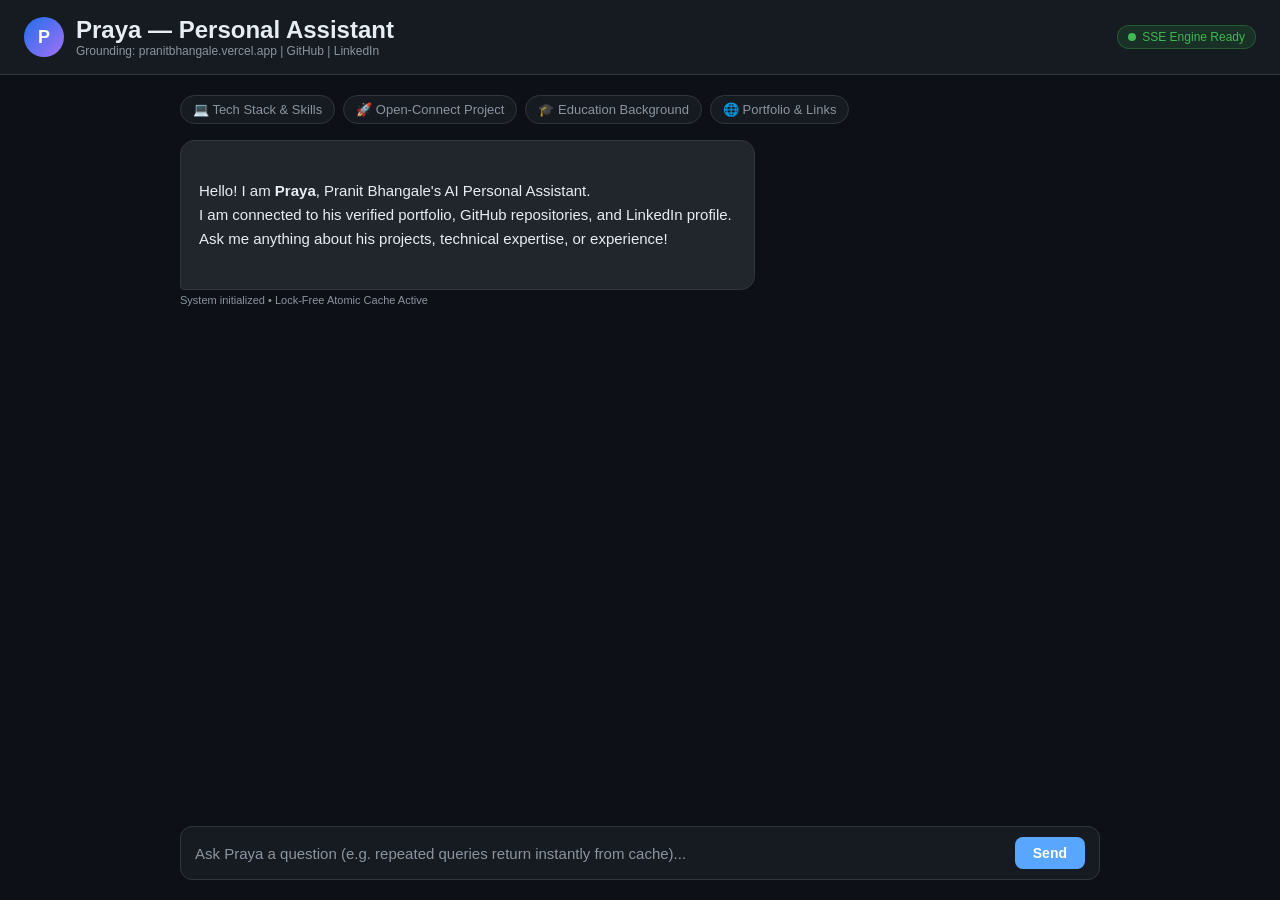
==== praya-agent/src/main/resources/static/index.html @ a8c0dfdd "added llm service and cache implementation" ====
<!DOCTYPE html>
<html lang="en">
<head>
    <meta charset="UTF-8">
    <meta name="viewport" content="width=device-width, initial-scale=1.0">
    <title>Praya — Pranit's AI Personal Assistant (SSE Test Client)</title>
    <style>
        :root {
            --bg-color: #0d1117;
            --panel-bg: #161b22;
            --border-color: #30363d;
            --text-primary: #e6edf3;
            --text-secondary: #8b949e;
            --accent-color: #58a6ff;
            --accent-hover: #1f6feb;
            --user-bubble: #1f6feb;
            --agent-bubble: #21262d;
            --tool-started: #d29922;
            --tool-completed: #238636;
            --badge-bg: rgba(88, 166, 255, 0.15);
        }

        * {
            box-sizing: border-box;
            margin: 0;
            padding: 0;
        }

        body {
            font-family: -apple-system, BlinkMacSystemFont, "Segoe UI", Roboto, Helvetica, Arial, sans-serif;
            background-color: var(--bg-color);
            color: var(--text-primary);
            height: 100vh;
            display: flex;
            flex-direction: column;
        }

        header {
            background-color: var(--panel-bg);
            border-bottom: 1px solid var(--border-color);
            padding: 16px 24px;
            display: flex;
            align-items: center;
            justify-content: space-between;
        }

        .header-title {
            display: flex;
            align-items: center;
            gap: 12px;
        }

        .avatar {
            width: 40px;
            height: 40px;
            border-radius: 50%;
            background: linear-gradient(135deg, #1f6feb, #a371f7);
            display: flex;
            align-items: center;
            justify-content: center;
            font-weight: bold;
            font-size: 18px;
            color: #fff;
        }

        .status-badge {
            font-size: 12px;
            padding: 4px 10px;
            border-radius: 12px;
            background-color: rgba(35, 134, 54, 0.2);
            color: #3fb950;
            border: 1px solid rgba(59, 185, 80, 0.3);
            display: flex;
            align-items: center;
            gap: 6px;
        }

        .status-dot {
            width: 8px;
            height: 8px;
            border-radius: 50%;
            background-color: #3fb950;
        }

        main {
            flex: 1;
            display: flex;
            flex-direction: column;
            max-width: 960px;
            width: 100%;
            margin: 0 auto;
            padding: 20px;
            overflow: hidden;
        }

        .quick-prompts {
            display: flex;
            gap: 8px;
            flex-wrap: wrap;
            margin-bottom: 16px;
        }

        .chip {
            background-color: var(--panel-bg);
            border: 1px solid var(--border-color);
            color: var(--text-secondary);
            padding: 6px 12px;
            border-radius: 16px;
            font-size: 13px;
            cursor: pointer;
            transition: all 0.2s ease;
        }

        .chip:hover {
            border-color: var(--accent-color);
            color: var(--text-primary);
            background-color: var(--badge-bg);
        }

        .chat-container {
            flex: 1;
            overflow-y: auto;
            padding-right: 8px;
            display: flex;
            flex-direction: column;
            gap: 16px;
        }

        .message-row {
            display: flex;
            flex-direction: column;
            max-width: 85%;
            animation: fadeIn 0.25s ease-in;
        }

        .message-row.user {
            align-self: flex-end;
        }

        .message-row.agent {
            align-self: flex-start;
        }

        .bubble {
            padding: 14px 18px;
            border-radius: 14px;
            font-size: 15px;
            line-height: 1.6;
            word-break: break-word;
            white-space: pre-wrap;
        }

        .message-row.user .bubble {
            background-color: var(--user-bubble);
            color: #ffffff;
            border-bottom-right-radius: 4px;
        }

        .message-row.agent .bubble {
            background-color: var(--agent-bubble);
            border: 1px solid var(--border-color);
            color: var(--text-primary);
            border-bottom-left-radius: 4px;
        }

        .tools-section {
            display: flex;
            flex-direction: column;
            gap: 6px;
            margin-bottom: 8px;
        }

        .tool-badge {
            display: inline-flex;
            align-items: center;
            gap: 6px;
            font-size: 12px;
            padding: 4px 10px;
            border-radius: 6px;
            width: fit-content;
            font-family: monospace;
        }

        .tool-badge.started {
            background-color: rgba(210, 153, 34, 0.15);
            color: var(--tool-started);
            border: 1px solid rgba(210, 153, 34, 0.4);
        }

        .tool-badge.completed {
            background-color: rgba(35, 134, 54, 0.15);
            color: var(--tool-completed);
            border: 1px solid rgba(35, 134, 54, 0.4);
        }

        .meta-info {
            font-size: 11px;
            color: var(--text-secondary);
            margin-top: 4px;
            display: flex;
            align-items: center;
            gap: 8px;
        }

        .cursor {
            display: inline-block;
            width: 8px;
            height: 16px;
            background-color: var(--accent-color);
            margin-left: 2px;
            vertical-align: text-bottom;
            animation: blink 0.8s infinite;
        }

        @keyframes blink {
            0%, 50% { opacity: 1; }
            51%, 100% { opacity: 0; }
        }

        @keyframes fadeIn {
            from { opacity: 0; transform: translateY(6px); }
            to { opacity: 1; transform: translateY(0); }
        }

        .input-bar {
            margin-top: 16px;
            background-color: var(--panel-bg);
            border: 1px solid var(--border-color);
            border-radius: 12px;
            padding: 10px 14px;
            display: flex;
            align-items: center;
            gap: 10px;
        }

        .input-bar input {
            flex: 1;
            background: transparent;
            border: none;
            outline: none;
            color: var(--text-primary);
            font-size: 15px;
        }

        .input-bar input::placeholder {
            color: var(--text-secondary);
        }

        .btn-send {
            background-color: var(--accent-color);
            color: #fff;
            border: none;
            border-radius: 8px;
            padding: 8px 18px;
            font-size: 14px;
            font-weight: 600;
            cursor: pointer;
            transition: background 0.2s ease;
        }

        .btn-send:hover:not(:disabled) {
            background-color: var(--accent-hover);
        }

        .btn-send:disabled {
            opacity: 0.5;
            cursor: not-allowed;
        }
    </style>
</head>
<body>

<header>
    <div class="header-title">
        <div class="avatar">P</div>
        <div>
            <h2>Praya — Personal Assistant</h2>
            <p style="font-size: 12px; color: var(--text-secondary);">Grounding: pranitbhangale.vercel.app | GitHub | LinkedIn</p>
        </div>
    </div>
    <div class="status-badge">
        <span class="status-dot"></span>
        <span id="systemStatus">SSE Engine Ready</span>
    </div>
</header>

<main>
    <div class="quick-prompts">
        <span class="chip" onclick="fillPrompt('What is Pranit\\'s primary tech stack and skills?')">💻 Tech Stack & Skills</span>
        <span class="chip" onclick="fillPrompt('Tell me about Pranit\\'s Open-Connect real-time chat engine project.')">🚀 Open-Connect Project</span>
        <span class="chip" onclick="fillPrompt('Where did Pranit graduate and what is his education background?')">🎓 Education Background</span>
        <span class="chip" onclick="fillPrompt('What are his portfolio, GitHub, and contact links?')">🌐 Portfolio & Links</span>
    </div>

    <div class="chat-container" id="chatContainer">
        <div class="message-row agent">
            <div class="bubble">
Hello! I am <strong>Praya</strong>, Pranit Bhangale's AI Personal Assistant. 
I am connected to his verified portfolio, GitHub repositories, and LinkedIn profile. 
Ask me anything about his projects, technical expertise, or experience!
            </div>
            <div class="meta-info">System initialized • Lock-Free Atomic Cache Active</div>
        </div>
    </div>

    <form class="input-bar" id="chatForm" onsubmit="sendMessage(event)">
        <input 
            type="text" 
            id="promptInput" 
            placeholder="Ask Praya a question (e.g. repeated queries return instantly from cache)..." 
            autocomplete="off" 
            required 
        />
        <button type="submit" class="btn-send" id="sendBtn">Send</button>
    </form>
</main>

<script>
    const chatContainer = document.getElementById('chatContainer');
    const promptInput = document.getElementById('promptInput');
    const sendBtn = document.getElementById('sendBtn');
    const systemStatus = document.getElementById('systemStatus');
    const conversationId = 'praya-session-' + Math.random().toString(36).substring(2, 9);

    function fillPrompt(text) {
        promptInput.value = text;
        promptInput.focus();
    }

    function scrollToBottom() {
        chatContainer.scrollTop = chatContainer.scrollHeight;
    }

    async function sendMessage(e) {
        e.preventDefault();
        const prompt = promptInput.value.trim();
        if (!prompt) return;

        // 1. Render User Message
        appendMessage('user', prompt);
        promptInput.value = '';
        promptInput.disabled = true;
        sendBtn.disabled = true;
        systemStatus.textContent = 'Streaming...';

        // 2. Prepare Agent Response Container
        const { row, bubble, toolsContainer, metaInfo } = createAgentMessageContainer();
        const startTime = performance.now();
        let tokenCount = 0;

        const cursor = document.createElement('span');
        cursor.className = 'cursor';
        bubble.appendChild(cursor);

        try {
            const response = await fetch('/api/agent/chat', {
                method: 'POST',
                headers: {
                    'Content-Type': 'application/json',
                    'Accept': 'text/event-stream',
                    'X-API-Version': 'v1'
                },
                body: JSON.stringify({
                    prompt: prompt,
                    conversationId: conversationId
                })
            });

            if (!response.ok) {
                throw new Error(`HTTP Error: ${response.status} ${response.statusText}`);
            }

            const reader = response.body.getReader();
            const decoder = new TextDecoder('utf-8');
            let buffer = '';

            while (true) {
                const { done, value } = await reader.read();
                if (done) break;

                buffer += decoder.decode(value, { stream: true });
                const lines = buffer.split('\n');
                buffer = lines.pop(); // keep last incomplete line in buffer

                let currentEvent = 'message';

                for (const line of lines) {
                    const trimmed = line.trim();
                    if (trimmed.startsWith('event:')) {
                        currentEvent = trimmed.substring(6).trim();
                    } else if (trimmed.startsWith('data:')) {
                        const rawData = line.substring(line.indexOf(':') + 1).trim();
                        handleSseEvent(currentEvent, rawData, bubble, cursor, toolsContainer);
                        tokenCount++;
                    }
                }
                scrollToBottom();
            }

        } catch (err) {
            bubble.textContent += `\n[Stream Error: ${err.message}]`;
            bubble.style.color = '#f85149';
        } finally {
            if (cursor.parentNode) cursor.remove();
            const durationMs = Math.round(performance.now() - startTime);
            const isCached = durationMs < 50; // Sub-50ms means cache hit!
            metaInfo.textContent = `Completed in ${durationMs}ms ${isCached ? '⚡ (Atomic Cache Hit)' : '🤖 (LLM Live Stream)'}`;

            promptInput.disabled = false;
            sendBtn.disabled = false;
            promptInput.focus();
            systemStatus.textContent = 'SSE Engine Ready';
            scrollToBottom();
        }
    }

    function handleSseEvent(event, data, bubble, cursor, toolsContainer) {
        if (event === 'token') {
            try {
                // If token is JSON encoded (e.g. "\"word\""), parse it to preserve whitespace
                const parsed = JSON.parse(data);
                cursor.insertAdjacentText('beforebegin', parsed);
            } catch {
                cursor.insertAdjacentText('beforebegin', data);
            }
        } else if (event === 'tool') {
            try {
                const toolEvent = JSON.parse(data);
                const badge = document.createElement('div');
                badge.className = `tool-badge ${toolEvent.phase.toLowerCase()}`;
                const icon = toolEvent.phase === 'STARTED' ? '⏳' : '✅';
                badge.textContent = `${icon} Tool: ${toolEvent.name} [${toolEvent.phase}]`;
                toolsContainer.appendChild(badge);
            } catch {
                console.warn('Could not parse tool event data:', data);
            }
        } else if (event === 'error') {
            bubble.textContent += `\n[Error: ${data}]`;
            bubble.style.color = '#f85149';
        }
    }

    function appendMessage(sender, text) {
        const row = document.createElement('div');
        row.className = `message-row ${sender}`;
        const bubble = document.createElement('div');
        bubble.className = 'bubble';
        bubble.textContent = text;
        row.appendChild(bubble);
        chatContainer.appendChild(row);
        scrollToBottom();
    }

    function createAgentMessageContainer() {
        const row = document.createElement('div');
        row.className = 'message-row agent';

        const toolsContainer = document.createElement('div');
        toolsContainer.className = 'tools-section';

        const bubble = document.createElement('div');
        bubble.className = 'bubble';

        const metaInfo = document.createElement('div');
        metaInfo.className = 'meta-info';
        metaInfo.textContent = 'Streaming response...';

        row.appendChild(toolsContainer);
        row.appendChild(bubble);
        row.appendChild(metaInfo);
        chatContainer.appendChild(row);
        scrollToBottom();

        return { row, bubble, toolsContainer, metaInfo };
    }
</script>
</body>
</html>
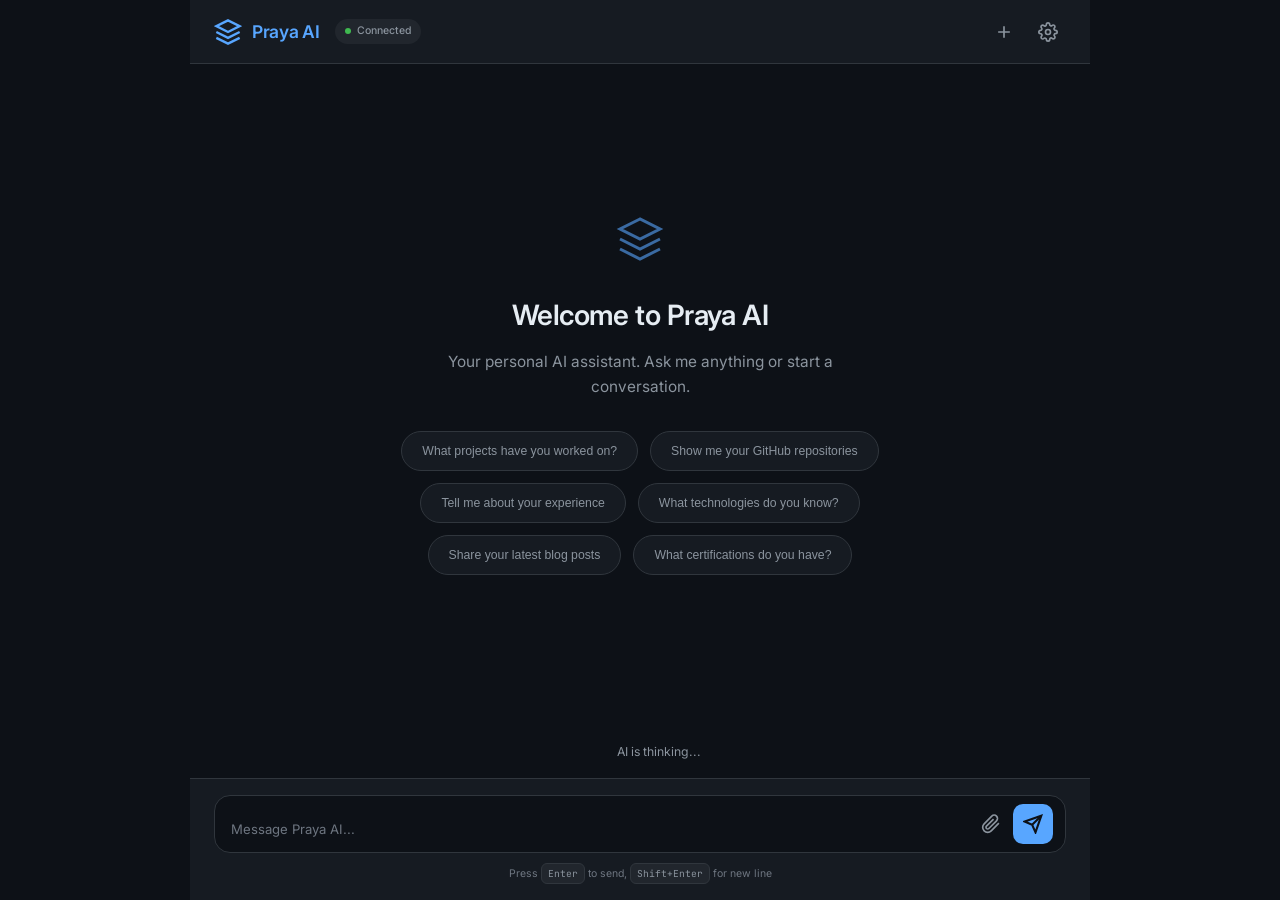
==== commit 3f9833a0: "added guardinal fix and added static html page" ====
--- a/praya-agent/src/main/resources/static/index.html
+++ b/praya-agent/src/main/resources/static/index.html
@@ -3,476 +3,118 @@
 <head>
     <meta charset="UTF-8">
     <meta name="viewport" content="width=device-width, initial-scale=1.0">
-    <title>Praya — Pranit's AI Personal Assistant (SSE Test Client)</title>
-    <style>
-        :root {
-            --bg-color: #0d1117;
-            --panel-bg: #161b22;
-            --border-color: #30363d;
-            --text-primary: #e6edf3;
-            --text-secondary: #8b949e;
-            --accent-color: #58a6ff;
-            --accent-hover: #1f6feb;
-            --user-bubble: #1f6feb;
-            --agent-bubble: #21262d;
-            --tool-started: #d29922;
-            --tool-completed: #238636;
-            --badge-bg: rgba(88, 166, 255, 0.15);
-        }
-
-        * {
-            box-sizing: border-box;
-            margin: 0;
-            padding: 0;
-        }
-
-        body {
-            font-family: -apple-system, BlinkMacSystemFont, "Segoe UI", Roboto, Helvetica, Arial, sans-serif;
-            background-color: var(--bg-color);
-            color: var(--text-primary);
-            height: 100vh;
-            display: flex;
-            flex-direction: column;
-        }
-
-        header {
-            background-color: var(--panel-bg);
-            border-bottom: 1px solid var(--border-color);
-            padding: 16px 24px;
-            display: flex;
-            align-items: center;
-            justify-content: space-between;
-        }
-
-        .header-title {
-            display: flex;
-            align-items: center;
-            gap: 12px;
-        }
-
-        .avatar {
-            width: 40px;
-            height: 40px;
-            border-radius: 50%;
-            background: linear-gradient(135deg, #1f6feb, #a371f7);
-            display: flex;
-            align-items: center;
-            justify-content: center;
-            font-weight: bold;
-            font-size: 18px;
-            color: #fff;
-        }
-
-        .status-badge {
-            font-size: 12px;
-            padding: 4px 10px;
-            border-radius: 12px;
-            background-color: rgba(35, 134, 54, 0.2);
-            color: #3fb950;
-            border: 1px solid rgba(59, 185, 80, 0.3);
-            display: flex;
-            align-items: center;
-            gap: 6px;
-        }
-
-        .status-dot {
-            width: 8px;
-            height: 8px;
-            border-radius: 50%;
-            background-color: #3fb950;
-        }
-
-        main {
-            flex: 1;
-            display: flex;
-            flex-direction: column;
-            max-width: 960px;
-            width: 100%;
-            margin: 0 auto;
-            padding: 20px;
-            overflow: hidden;
-        }
-
-        .quick-prompts {
-            display: flex;
-            gap: 8px;
-            flex-wrap: wrap;
-            margin-bottom: 16px;
-        }
-
-        .chip {
-            background-color: var(--panel-bg);
-            border: 1px solid var(--border-color);
-            color: var(--text-secondary);
-            padding: 6px 12px;
-            border-radius: 16px;
-            font-size: 13px;
-            cursor: pointer;
-            transition: all 0.2s ease;
-        }
-
-        .chip:hover {
-            border-color: var(--accent-color);
-            color: var(--text-primary);
-            background-color: var(--badge-bg);
-        }
-
-        .chat-container {
-            flex: 1;
-            overflow-y: auto;
-            padding-right: 8px;
-            display: flex;
-            flex-direction: column;
-            gap: 16px;
-        }
-
-        .message-row {
-            display: flex;
-            flex-direction: column;
-            max-width: 85%;
-            animation: fadeIn 0.25s ease-in;
-        }
-
-        .message-row.user {
-            align-self: flex-end;
-        }
-
-        .message-row.agent {
-            align-self: flex-start;
-        }
-
-        .bubble {
-            padding: 14px 18px;
-            border-radius: 14px;
-            font-size: 15px;
-            line-height: 1.6;
-            word-break: break-word;
-            white-space: pre-wrap;
-        }
-
-        .message-row.user .bubble {
-            background-color: var(--user-bubble);
-            color: #ffffff;
-            border-bottom-right-radius: 4px;
-        }
-
-        .message-row.agent .bubble {
-            background-color: var(--agent-bubble);
-            border: 1px solid var(--border-color);
-            color: var(--text-primary);
-            border-bottom-left-radius: 4px;
-        }
-
-        .tools-section {
-            display: flex;
-            flex-direction: column;
-            gap: 6px;
-            margin-bottom: 8px;
-        }
-
-        .tool-badge {
-            display: inline-flex;
-            align-items: center;
-            gap: 6px;
-            font-size: 12px;
-            padding: 4px 10px;
-            border-radius: 6px;
-            width: fit-content;
-            font-family: monospace;
-        }
-
-        .tool-badge.started {
-            background-color: rgba(210, 153, 34, 0.15);
-            color: var(--tool-started);
-            border: 1px solid rgba(210, 153, 34, 0.4);
-        }
-
-        .tool-badge.completed {
-            background-color: rgba(35, 134, 54, 0.15);
-            color: var(--tool-completed);
-            border: 1px solid rgba(35, 134, 54, 0.4);
-        }
-
-        .meta-info {
-            font-size: 11px;
-            color: var(--text-secondary);
-            margin-top: 4px;
-            display: flex;
-            align-items: center;
-            gap: 8px;
-        }
-
-        .cursor {
-            display: inline-block;
-            width: 8px;
-            height: 16px;
-            background-color: var(--accent-color);
-            margin-left: 2px;
-            vertical-align: text-bottom;
-            animation: blink 0.8s infinite;
-        }
-
-        @keyframes blink {
-            0%, 50% { opacity: 1; }
-            51%, 100% { opacity: 0; }
-        }
-
-        @keyframes fadeIn {
-            from { opacity: 0; transform: translateY(6px); }
-            to { opacity: 1; transform: translateY(0); }
-        }
-
-        .input-bar {
-            margin-top: 16px;
-            background-color: var(--panel-bg);
-            border: 1px solid var(--border-color);
-            border-radius: 12px;
-            padding: 10px 14px;
-            display: flex;
-            align-items: center;
-            gap: 10px;
-        }
-
-        .input-bar input {
-            flex: 1;
-            background: transparent;
-            border: none;
-            outline: none;
-            color: var(--text-primary);
-            font-size: 15px;
-        }
-
-        .input-bar input::placeholder {
-            color: var(--text-secondary);
-        }
-
-        .btn-send {
-            background-color: var(--accent-color);
-            color: #fff;
-            border: none;
-            border-radius: 8px;
-            padding: 8px 18px;
-            font-size: 14px;
-            font-weight: 600;
-            cursor: pointer;
-            transition: background 0.2s ease;
-        }
-
-        .btn-send:hover:not(:disabled) {
-            background-color: var(--accent-hover);
-        }
-
-        .btn-send:disabled {
-            opacity: 0.5;
-            cursor: not-allowed;
-        }
-    </style>
+    <title>Praya AI Assistant</title>
+    <link rel="preconnect" href="https://fonts.googleapis.com">
+    <link rel="preconnect" href="https://fonts.gstatic.com" crossorigin>
+    <link href="https://fonts.googleapis.com/css2?family=Inter:wght@300;400;500;600;700&family=JetBrains+Mono:wght@400;500&display=swap" rel="stylesheet">
+    <link rel="stylesheet" href="css/styles.css">
 </head>
 <body>
+    <div class="app-container">
+        <!-- Header -->
+        <header class="app-header">
+            <div class="header-left">
+                <div class="logo">
+                    <svg width="28" height="28" viewBox="0 0 24 24" fill="none" stroke="currentColor" stroke-width="2">
+                        <path d="M12 2L2 7l10 5 10-5-10-5z"/>
+                        <path d="M2 17l10 5 10-5"/>
+                        <path d="M2 12l10 5 10-5"/>
+                    </svg>
+                    <span class="logo-text">Praya AI</span>
+                </div>
+                <span class="status-indicator" id="connectionStatus">
+                    <span class="status-dot"></span>
+                    <span class="status-text">Connected</span>
+                </span>
+            </div>
+            <div class="header-right">
+                <button class="icon-btn" id="newChatBtn" title="New Conversation">
+                    <svg width="20" height="20" viewBox="0 0 24 24" fill="none" stroke="currentColor" stroke-width="2">
+                        <path d="M12 5v14M5 12h14"/>
+                    </svg>
+                </button>
+                <button class="icon-btn" id="settingsBtn" title="Settings">
+                    <svg width="20" height="20" viewBox="0 0 24 24" fill="none" stroke="currentColor" stroke-width="2">
+                        <circle cx="12" cy="12" r="3"/>
+                        <path d="M19.4 15a1.65 1.65 0 0 0 .33 1.82l.06.06a2 2 0 0 1 0 2.83 2 2 0 0 1-2.83 0l-.06-.06a1.65 1.65 0 0 0-1.82-.33 1.65 1.65 0 0 0-1 1.51V21a2 2 0 0 1-2 2 2 2 0 0 1-2-2v-.09A1.65 1.65 0 0 0 9 19.4a1.65 1.65 0 0 0-1.82.33l-.06.06a2 2 0 0 1-2.83 0 2 2 0 0 1 0-2.83l.06-.06a1.65 1.65 0 0 0 .33-1.82 1.65 1.65 0 0 0-1.51-1H3a2 2 0 0 1-2-2 2 2 0 0 1 2-2h.09A1.65 1.65 0 0 0 4.6 9a1.65 1.65 0 0 0-.33-1.82l-.06-.06a2 2 0 0 1 0-2.83 2 2 0 0 1 2.83 0l.06.06a1.65 1.65 0 0 0 1.82.33H9a1.65 1.65 0 0 0 1-1.51V3a2 2 0 0 1 2-2 2 2 0 0 1 2 2v.09a1.65 1.65 0 0 0 1 1.51 1.65 1.65 0 0 0 1.82-.33l.06-.06a2 2 0 0 1 2.83 0 2 2 0 0 1 0 2.83l-.06.06a1.65 1.65 0 0 0-.33 1.82V9a1.65 1.65 0 0 0 1.51 1H21a2 2 0 0 1 2 2 2 2 0 0 1-2 2h-.09a1.65 1.65 0 0 0-1.51 1z"/>
+                    </svg>
+                </button>
+            </div>
+        </header>
 
-<header>
-    <div class="header-title">
-        <div class="avatar">P</div>
-        <div>
-            <h2>Praya — Personal Assistant</h2>
-            <p style="font-size: 12px; color: var(--text-secondary);">Grounding: pranitbhangale.vercel.app | GitHub | LinkedIn</p>
-        </div>
-    </div>
-    <div class="status-badge">
-        <span class="status-dot"></span>
-        <span id="systemStatus">SSE Engine Ready</span>
-    </div>
-</header>
+        <!-- Chat Area -->
+        <main class="chat-area" id="chatArea">
+            <div class="messages-container" id="messagesContainer">
+                <!-- Messages will be rendered here -->
+                <div class="welcome-message" id="welcomeMessage">
+                    <div class="welcome-icon">
+                        <svg width="48" height="48" viewBox="0 0 24 24" fill="none" stroke="currentColor" stroke-width="1.5">
+                            <path d="M12 2L2 7l10 5 10-5-10-5z"/>
+                            <path d="M2 17l10 5 10-5"/>
+                            <path d="M2 12l10 5 10-5"/>
+                        </svg>
+                    </div>
+                    <h1>Welcome to Praya AI</h1>
+                    <p>Your personal AI assistant. Ask me anything or start a conversation.</p>
+                    <div class="suggested-prompts" id="suggestedPrompts"></div>
+                </div>
+            </div>
 
-<main>
-    <div class="quick-prompts">
-        <span class="chip" onclick="fillPrompt('What is Pranit\\'s primary tech stack and skills?')">💻 Tech Stack & Skills</span>
-        <span class="chip" onclick="fillPrompt('Tell me about Pranit\\'s Open-Connect real-time chat engine project.')">🚀 Open-Connect Project</span>
-        <span class="chip" onclick="fillPrompt('Where did Pranit graduate and what is his education background?')">🎓 Education Background</span>
-        <span class="chip" onclick="fillPrompt('What are his portfolio, GitHub, and contact links?')">🌐 Portfolio & Links</span>
+            <!-- Streaming indicator -->
+            <div class="streaming-indicator" id="streamingIndicator" hidden>
+                <div class="streaming-dots">
+                    <span></span><span></span><span></span>
+                </div>
+                <span class="streaming-text">AI is thinking...</span>
+            </div>
+        </main>
+
+        <!-- Input Area -->
+        <footer class="input-area">
+            <div class="input-wrapper">
+                <textarea 
+                    id="promptInput" 
+                    placeholder="Message Praya AI..." 
+                    rows="1"
+                    aria-label="Enter your message"
+                ></textarea>
+                <div class="input-actions">
+                    <button class="icon-btn" id="attachBtn" title="Attach file">
+                        <svg width="20" height="20" viewBox="0 0 24 24" fill="none" stroke="currentColor" stroke-width="2">
+                            <path d="M21.44 11.05l-9.19 9.19a6 6 0 0 1-8.49-8.49l9.19-9.19a4 4 0 0 1 5.66 5.66l-9.2 9.19a2 2 0 0 1-2.83-2.83l8.49-8.49"/>
+                        </svg>
+                    </button>
+                    <button class="send-btn" id="sendBtn" aria-label="Send message">
+                        <svg width="20" height="20" viewBox="0 0 24 24" fill="none" stroke="currentColor" stroke-width="2.5">
+                            <path d="M22 2L11 13"/>
+                            <path d="M22 2l-7 20-4-9-9-4 20-7z"/>
+                        </svg>
+                    </button>
+                </div>
+            </div>
+            <div class="input-hint">Press <kbd>Enter</kbd> to send, <kbd>Shift+Enter</kbd> for new line</div>
+        </footer>
     </div>
 
-    <div class="chat-container" id="chatContainer">
-        <div class="message-row agent">
-            <div class="bubble">
-Hello! I am <strong>Praya</strong>, Pranit Bhangale's AI Personal Assistant. 
-I am connected to his verified portfolio, GitHub repositories, and LinkedIn profile. 
-Ask me anything about his projects, technical expertise, or experience!
+    <!-- Tool Call Detail Modal (for expanded view) -->
+    <div class="modal-overlay" id="toolDetailModal" hidden>
+        <div class="modal" role="dialog" aria-labelledby="modalTitle" aria-modal="true">
+            <div class="modal-header">
+                <h3 id="modalTitle">Tool Details</h3>
+                <button class="modal-close" id="modalClose" aria-label="Close">
+                    <svg width="20" height="20" viewBox="0 0 24 24" fill="none" stroke="currentColor" stroke-width="2">
+                        <path d="M18 6L6 18M6 6l12 12"/>
+                    </svg>
+                </button>
             </div>
-            <div class="meta-info">System initialized • Lock-Free Atomic Cache Active</div>
+            <div class="modal-body" id="modalBody"></div>
         </div>
     </div>
 
-    <form class="input-bar" id="chatForm" onsubmit="sendMessage(event)">
-        <input 
-            type="text" 
-            id="promptInput" 
-            placeholder="Ask Praya a question (e.g. repeated queries return instantly from cache)..." 
-            autocomplete="off" 
-            required 
-        />
-        <button type="submit" class="btn-send" id="sendBtn">Send</button>
-    </form>
-</main>
-
-<script>
-    const chatContainer = document.getElementById('chatContainer');
-    const promptInput = document.getElementById('promptInput');
-    const sendBtn = document.getElementById('sendBtn');
-    const systemStatus = document.getElementById('systemStatus');
-    const conversationId = 'praya-session-' + Math.random().toString(36).substring(2, 9);
-
-    function fillPrompt(text) {
-        promptInput.value = text;
-        promptInput.focus();
-    }
-
-    function scrollToBottom() {
-        chatContainer.scrollTop = chatContainer.scrollHeight;
-    }
-
-    async function sendMessage(e) {
-        e.preventDefault();
-        const prompt = promptInput.value.trim();
-        if (!prompt) return;
-
-        // 1. Render User Message
-        appendMessage('user', prompt);
-        promptInput.value = '';
-        promptInput.disabled = true;
-        sendBtn.disabled = true;
-        systemStatus.textContent = 'Streaming...';
-
-        // 2. Prepare Agent Response Container
-        const { row, bubble, toolsContainer, metaInfo } = createAgentMessageContainer();
-        const startTime = performance.now();
-        let tokenCount = 0;
-
-        const cursor = document.createElement('span');
-        cursor.className = 'cursor';
-        bubble.appendChild(cursor);
-
-        try {
-            const response = await fetch('/api/agent/chat', {
-                method: 'POST',
-                headers: {
-                    'Content-Type': 'application/json',
-                    'Accept': 'text/event-stream',
-                    'X-API-Version': 'v1'
-                },
-                body: JSON.stringify({
-                    prompt: prompt,
-                    conversationId: conversationId
-                })
-            });
-
-            if (!response.ok) {
-                throw new Error(`HTTP Error: ${response.status} ${response.statusText}`);
-            }
-
-            const reader = response.body.getReader();
-            const decoder = new TextDecoder('utf-8');
-            let buffer = '';
-
-            while (true) {
-                const { done, value } = await reader.read();
-                if (done) break;
-
-                buffer += decoder.decode(value, { stream: true });
-                const lines = buffer.split('\n');
-                buffer = lines.pop(); // keep last incomplete line in buffer
-
-                let currentEvent = 'message';
-
-                for (const line of lines) {
-                    const trimmed = line.trim();
-                    if (trimmed.startsWith('event:')) {
-                        currentEvent = trimmed.substring(6).trim();
-                    } else if (trimmed.startsWith('data:')) {
-                        const rawData = line.substring(line.indexOf(':') + 1).trim();
-                        handleSseEvent(currentEvent, rawData, bubble, cursor, toolsContainer);
-                        tokenCount++;
-                    }
-                }
-                scrollToBottom();
-            }
-
-        } catch (err) {
-            bubble.textContent += `\n[Stream Error: ${err.message}]`;
-            bubble.style.color = '#f85149';
-        } finally {
-            if (cursor.parentNode) cursor.remove();
-            const durationMs = Math.round(performance.now() - startTime);
-            const isCached = durationMs < 50; // Sub-50ms means cache hit!
-            metaInfo.textContent = `Completed in ${durationMs}ms ${isCached ? '⚡ (Atomic Cache Hit)' : '🤖 (LLM Live Stream)'}`;
-
-            promptInput.disabled = false;
-            sendBtn.disabled = false;
-            promptInput.focus();
-            systemStatus.textContent = 'SSE Engine Ready';
-            scrollToBottom();
-        }
-    }
-
-    function handleSseEvent(event, data, bubble, cursor, toolsContainer) {
-        if (event === 'token') {
-            try {
-                // If token is JSON encoded (e.g. "\"word\""), parse it to preserve whitespace
-                const parsed = JSON.parse(data);
-                cursor.insertAdjacentText('beforebegin', parsed);
-            } catch {
-                cursor.insertAdjacentText('beforebegin', data);
-            }
-        } else if (event === 'tool') {
-            try {
-                const toolEvent = JSON.parse(data);
-                const badge = document.createElement('div');
-                badge.className = `tool-badge ${toolEvent.phase.toLowerCase()}`;
-                const icon = toolEvent.phase === 'STARTED' ? '⏳' : '✅';
-                badge.textContent = `${icon} Tool: ${toolEvent.name} [${toolEvent.phase}]`;
-                toolsContainer.appendChild(badge);
-            } catch {
-                console.warn('Could not parse tool event data:', data);
-            }
-        } else if (event === 'error') {
-            bubble.textContent += `\n[Error: ${data}]`;
-            bubble.style.color = '#f85149';
-        }
-    }
-
-    function appendMessage(sender, text) {
-        const row = document.createElement('div');
-        row.className = `message-row ${sender}`;
-        const bubble = document.createElement('div');
-        bubble.className = 'bubble';
-        bubble.textContent = text;
-        row.appendChild(bubble);
-        chatContainer.appendChild(row);
-        scrollToBottom();
-    }
-
-    function createAgentMessageContainer() {
-        const row = document.createElement('div');
-        row.className = 'message-row agent';
-
-        const toolsContainer = document.createElement('div');
-        toolsContainer.className = 'tools-section';
-
-        const bubble = document.createElement('div');
-        bubble.className = 'bubble';
-
-        const metaInfo = document.createElement('div');
-        metaInfo.className = 'meta-info';
-        metaInfo.textContent = 'Streaming response...';
-
-        row.appendChild(toolsContainer);
-        row.appendChild(bubble);
-        row.appendChild(metaInfo);
-        chatContainer.appendChild(row);
-        scrollToBottom();
-
-        return { row, bubble, toolsContainer, metaInfo };
-    }
-</script>
+    <!-- Load modular JS files -->
+    <script src="js/renderer.js"></script>
+    <script src="js/tool-calling.js"></script>
+    <script src="js/streaming.js"></script>
+    <script src="js/app.js"></script>
 </body>
-</html>
+</html>
--- a/praya-agent/src/main/resources/static/css/styles.css
+++ b/praya-agent/src/main/resources/static/css/styles.css
@@ -0,0 +1,987 @@
+:root {
+    --bg-primary: #0d1117;
+    --bg-secondary: #161b22;
+    --bg-tertiary: #21262d;
+    --bg-hover: #30363d;
+    --bg-input: #0d1117;
+    
+    --border-primary: #30363d;
+    --border-secondary: #21262d;
+    --border-focus: #58a6ff;
+    
+    --text-primary: #e6edf3;
+    --text-secondary: #8b949e;
+    --text-muted: #6e7681;
+    --text-inverse: #0d1117;
+    
+    --accent-primary: #58a6ff;
+    --accent-primary-hover: #79b8ff;
+    --accent-secondary: #a371f7;
+    --accent-success: #3fb950;
+    --accent-warning: #d29922;
+    --accent-error: #f85149;
+    
+    --tool-bg-started: rgba(88, 166, 255, 0.1);
+    --tool-bg-completed: rgba(63, 185, 80, 0.1);
+    --tool-border-started: rgba(88, 166, 255, 0.3);
+    --tool-border-completed: rgba(63, 185, 80, 0.3);
+    
+    --shadow-sm: 0 1px 2px rgba(0, 0, 0, 0.3);
+    --shadow-md: 0 4px 12px rgba(0, 0, 0, 0.4);
+    --shadow-lg: 0 8px 24px rgba(0, 0, 0, 0.5);
+    
+    --radius-sm: 6px;
+    --radius-md: 10px;
+    --radius-lg: 16px;
+    --radius-full: 9999px;
+    
+    --transition-fast: 150ms ease;
+    --transition-normal: 250ms ease;
+    --transition-slow: 350ms ease;
+    
+    --font-sans: 'Inter', -apple-system, BlinkMacSystemFont, 'Segoe UI', sans-serif;
+    --font-mono: 'JetBrains Mono', 'Fira Code', monospace;
+    
+    --header-height: 64px;
+    --input-min-height: 56px;
+    --max-width: 900px;
+}
+
+*, *::before, *::after {
+    box-sizing: border-box;
+    margin: 0;
+    padding: 0;
+}
+
+html {
+    font-size: 14px;
+    -webkit-font-smoothing: antialiased;
+    -moz-osx-font-smoothing: grayscale;
+}
+
+body {
+    font-family: var(--font-sans);
+    background: var(--bg-primary);
+    color: var(--text-primary);
+    line-height: 1.6;
+    min-height: 100vh;
+    overflow-x: hidden;
+}
+
+::-webkit-scrollbar {
+    width: 8px;
+    height: 8px;
+}
+
+::-webkit-scrollbar-track {
+    background: transparent;
+}
+
+::-webkit-scrollbar-thumb {
+    background: var(--bg-hover);
+    border-radius: var(--radius-full);
+    border: 2px solid transparent;
+    background-clip: content-box;
+}
+
+::-webkit-scrollbar-thumb:hover {
+    background: var(--border-primary);
+    background-clip: content-box;
+}
+
+::selection {
+    background: rgba(88, 166, 255, 0.3);
+    color: var(--text-primary);
+}
+
+.app-container {
+    display: flex;
+    flex-direction: column;
+    height: 100vh;
+    max-width: var(--max-width);
+    margin: 0 auto;
+    background: var(--bg-primary);
+}
+
+.app-header {
+    display: flex;
+    align-items: center;
+    justify-content: space-between;
+    height: var(--header-height);
+    padding: 0 24px;
+    background: var(--bg-secondary);
+    border-bottom: 1px solid var(--border-primary);
+    position: sticky;
+    top: 0;
+    z-index: 100;
+}
+
+.header-left {
+    display: flex;
+    align-items: center;
+    gap: 16px;
+}
+
+.logo {
+    display: flex;
+    align-items: center;
+    gap: 10px;
+    color: var(--accent-primary);
+}
+
+.logo-text {
+    font-size: 1.25rem;
+    font-weight: 600;
+    letter-spacing: -0.02em;
+}
+
+.status-indicator {
+    display: flex;
+    align-items: center;
+    gap: 6px;
+    padding: 4px 10px;
+    background: var(--bg-tertiary);
+    border-radius: var(--radius-full);
+    font-size: 0.75rem;
+    font-weight: 500;
+    color: var(--text-secondary);
+}
+
+.status-dot {
+    width: 6px;
+    height: 6px;
+    border-radius: 50%;
+    background: var(--accent-success);
+    animation: pulse 2s infinite;
+}
+
+.status-indicator.disconnected .status-dot {
+    background: var(--accent-error);
+    animation: none;
+}
+
+@keyframes pulse {
+    0%, 100% { opacity: 1; }
+    50% { opacity: 0.5; }
+}
+
+.header-right {
+    display: flex;
+    align-items: center;
+    gap: 8px;
+}
+
+.icon-btn {
+    display: flex;
+    align-items: center;
+    justify-content: center;
+    width: 36px;
+    height: 36px;
+    background: transparent;
+    border: 1px solid transparent;
+    border-radius: var(--radius-md);
+    color: var(--text-secondary);
+    cursor: pointer;
+    transition: all var(--transition-fast);
+}
+
+.icon-btn:hover {
+    background: var(--bg-hover);
+    color: var(--text-primary);
+    border-color: var(--border-primary);
+}
+
+.icon-btn:active {
+    transform: scale(0.95);
+}
+
+.icon-btn:focus-visible {
+    outline: 2px solid var(--border-focus);
+    outline-offset: 2px;
+}
+
+.chat-area {
+    flex: 1;
+    display: flex;
+    flex-direction: column;
+    overflow: hidden;
+    position: relative;
+}
+
+.messages-container {
+    flex: 1;
+    overflow-y: auto;
+    padding: 24px;
+    display: flex;
+    flex-direction: column;
+    gap: 16px;
+}
+
+.welcome-message {
+    flex: 1;
+    display: flex;
+    flex-direction: column;
+    align-items: center;
+    justify-content: center;
+    text-align: center;
+    padding: 40px 24px;
+    color: var(--text-secondary);
+}
+
+.welcome-icon {
+    color: var(--accent-primary);
+    opacity: 0.6;
+    margin-bottom: 24px;
+}
+
+.welcome-message h1 {
+    font-size: 2rem;
+    font-weight: 600;
+    color: var(--text-primary);
+    margin-bottom: 12px;
+    letter-spacing: -0.02em;
+}
+
+.welcome-message p {
+    font-size: 1.1rem;
+    max-width: 480px;
+    margin-bottom: 32px;
+}
+
+.suggested-prompts {
+    display: flex;
+    flex-wrap: wrap;
+    justify-content: center;
+    gap: 12px;
+    max-width: 600px;
+}
+
+.suggested-prompt {
+    padding: 12px 20px;
+    background: var(--bg-secondary);
+    border: 1px solid var(--border-primary);
+    border-radius: var(--radius-full);
+    font-size: 0.875rem;
+    color: var(--text-secondary);
+    cursor: pointer;
+    transition: all var(--transition-fast);
+}
+
+.suggested-prompt:hover {
+    background: var(--bg-hover);
+    border-color: var(--accent-primary);
+    color: var(--text-primary);
+}
+
+.message {
+    display: flex;
+    gap: 12px;
+    max-width: 100%;
+    animation: messageIn 0.3s ease-out;
+}
+
+@keyframes messageIn {
+    from {
+        opacity: 0;
+        transform: translateY(10px);
+    }
+    to {
+        opacity: 1;
+        transform: translateY(0);
+    }
+}
+
+.message.user {
+    flex-direction: row-reverse;
+}
+
+.message-avatar {
+    flex-shrink: 0;
+    width: 36px;
+    height: 36px;
+    border-radius: var(--radius-md);
+    display: flex;
+    align-items: center;
+    justify-content: center;
+    font-size: 1rem;
+}
+
+.message.user .message-avatar {
+    background: var(--accent-primary);
+    color: var(--text-inverse);
+}
+
+.message.assistant .message-avatar {
+    background: var(--bg-tertiary);
+    border: 1px solid var(--border-primary);
+    color: var(--accent-primary);
+}
+
+.message-content {
+    flex: 1;
+    min-width: 0;
+    padding-top: 2px;
+}
+
+.message-header {
+    display: flex;
+    align-items: center;
+    gap: 8px;
+    margin-bottom: 6px;
+    font-size: 0.75rem;
+    color: var(--text-muted);
+}
+
+.message-role {
+    font-weight: 600;
+    text-transform: capitalize;
+    color: var(--text-secondary);
+}
+
+.message-time {
+    color: var(--text-muted);
+}
+
+.message-body {
+    font-size: 0.9375rem;
+    line-height: 1.7;
+    color: var(--text-primary);
+}
+
+.message-body p {
+    margin: 0.5em 0;
+}
+
+.message-body p:first-child {
+    margin-top: 0;
+}
+
+.message-body p:last-child {
+    margin-bottom: 0;
+}
+
+.message-body code {
+    font-family: var(--font-mono);
+    font-size: 0.85em;
+    background: var(--bg-tertiary);
+    padding: 0.15em 0.4em;
+    border-radius: var(--radius-sm);
+    color: var(--accent-primary);
+}
+
+.message-body pre {
+    background: var(--bg-input);
+    border: 1px solid var(--border-primary);
+    border-radius: var(--radius-md);
+    padding: 16px;
+    overflow-x: auto;
+    margin: 0.75em 0;
+}
+
+.message-body pre code {
+    background: transparent;
+    padding: 0;
+    font-size: 0.8125rem;
+    line-height: 1.6;
+    color: var(--text-primary);
+}
+
+.message-body ul, .message-body ol {
+    margin: 0.75em 0;
+    padding-left: 1.5em;
+}
+
+.message-body li {
+    margin: 0.25em 0;
+}
+
+.message-body blockquote {
+    border-left: 3px solid var(--accent-primary);
+    padding-left: 16px;
+    margin: 0.75em 0;
+    color: var(--text-secondary);
+    font-style: italic;
+}
+
+.message-body a {
+    color: var(--accent-primary);
+    text-decoration: none;
+}
+
+.message-body a:hover {
+    text-decoration: underline;
+}
+
+.message-body h1, .message-body h2, .message-body h3 {
+    margin: 1em 0 0.5em;
+    font-weight: 600;
+    line-height: 1.3;
+}
+
+.message-body h1 { font-size: 1.5rem; }
+.message-body h2 { font-size: 1.25rem; }
+.message-body h3 { font-size: 1.1rem; }
+
+.message.streaming .message-body::after {
+    content: '';
+    display: inline-block;
+    width: 2px;
+    height: 1.2em;
+    background: var(--accent-primary);
+    margin-left: 2px;
+    vertical-align: text-bottom;
+    animation: blink 1s infinite;
+}
+
+@keyframes blink {
+    0%, 100% { opacity: 1; }
+    50% { opacity: 0; }
+}
+
+.tool-calls-container {
+    margin-top: 12px;
+    display: flex;
+    flex-direction: column;
+    gap: 8px;
+}
+
+.tool-call {
+    background: var(--bg-secondary);
+    border: 1px solid var(--border-primary);
+    border-radius: var(--radius-md);
+    overflow: hidden;
+    transition: all var(--transition-normal);
+}
+
+.tool-call.started {
+    border-color: var(--tool-border-started);
+    background: var(--tool-bg-started);
+}
+
+.tool-call.completed {
+    border-color: var(--tool-border-completed);
+    background: var(--tool-bg-completed);
+}
+
+.tool-call.minimized .tool-call-body {
+    display: none;
+}
+
+.tool-call-header {
+    display: flex;
+    align-items: center;
+    gap: 12px;
+    padding: 12px 16px;
+    cursor: pointer;
+    user-select: none;
+}
+
+.tool-call-toggle {
+    display: flex;
+    align-items: center;
+    justify-content: center;
+    width: 24px;
+    height: 24px;
+    background: var(--bg-tertiary);
+    border: 1px solid var(--border-primary);
+    border-radius: var(--radius-sm);
+    color: var(--text-secondary);
+    cursor: pointer;
+    transition: all var(--transition-fast);
+    flex-shrink: 0;
+}
+
+.tool-call-toggle:hover {
+    background: var(--bg-hover);
+    color: var(--text-primary);
+}
+
+.tool-call-toggle svg {
+    transition: transform var(--transition-fast);
+}
+
+.tool-call.minimized .tool-call-toggle svg {
+    transform: rotate(-90deg);
+}
+
+.tool-call-icon {
+    display: flex;
+    align-items: center;
+    justify-content: center;
+    width: 32px;
+    height: 32px;
+    background: var(--bg-tertiary);
+    border-radius: var(--radius-sm);
+    color: var(--accent-primary);
+    flex-shrink: 0;
+}
+
+.tool-call.completed .tool-call-icon {
+    color: var(--accent-success);
+}
+
+.tool-call-info {
+    flex: 1;
+    min-width: 0;
+}
+
+.tool-call-name {
+    font-weight: 600;
+    font-size: 0.875rem;
+    color: var(--text-primary);
+    margin-bottom: 2px;
+}
+
+.tool-call-status {
+    display: flex;
+    align-items: center;
+    gap: 6px;
+    font-size: 0.75rem;
+    color: var(--text-muted);
+}
+
+.status-badge {
+    display: inline-flex;
+    align-items: center;
+    gap: 4px;
+    padding: 2px 8px;
+    border-radius: var(--radius-full);
+    font-size: 0.6875rem;
+    font-weight: 600;
+    text-transform: uppercase;
+    letter-spacing: 0.02em;
+}
+
+.status-badge.started {
+    background: var(--tool-bg-started);
+    color: var(--accent-primary);
+    border: 1px solid var(--tool-border-started);
+}
+
+.status-badge.completed {
+    background: var(--tool-bg-completed);
+    color: var(--accent-success);
+    border: 1px solid var(--tool-border-completed);
+}
+
+.status-badge.error {
+    background: rgba(248, 81, 73, 0.1);
+    color: var(--accent-error);
+    border: 1px solid rgba(248, 81, 73, 0.3);
+}
+
+.tool-call-timestamp {
+    font-size: 0.6875rem;
+    color: var(--text-muted);
+}
+
+.tool-call-actions {
+    display: flex;
+    gap: 6px;
+}
+
+.tool-call-action-btn {
+    display: flex;
+    align-items: center;
+    justify-content: center;
+    width: 28px;
+    height: 28px;
+    background: transparent;
+    border: 1px solid transparent;
+    border-radius: var(--radius-sm);
+    color: var(--text-muted);
+    cursor: pointer;
+    transition: all var(--transition-fast);
+}
+
+.tool-call-action-btn:hover {
+    background: var(--bg-hover);
+    color: var(--text-primary);
+    border-color: var(--border-primary);
+}
+
+.tool-call-body {
+    padding: 0 16px 16px;
+    border-top: 1px solid var(--border-secondary);
+    animation: expandDown 0.2s ease-out;
+}
+
+@keyframes expandDown {
+    from {
+        opacity: 0;
+        transform: translateY(-8px);
+    }
+    to {
+        opacity: 1;
+        transform: translateY(0);
+    }
+}
+
+.tool-call-args, .tool-call-response {
+    margin-top: 12px;
+}
+
+.tool-call-section-label {
+    font-size: 0.6875rem;
+    font-weight: 600;
+    text-transform: uppercase;
+    letter-spacing: 0.05em;
+    color: var(--text-muted);
+    margin-bottom: 8px;
+}
+
+.tool-call-json {
+    background: var(--bg-input);
+    border: 1px solid var(--border-primary);
+    border-radius: var(--radius-sm);
+    padding: 12px;
+    font-family: var(--font-mono);
+    font-size: 0.75rem;
+    line-height: 1.6;
+    overflow-x: auto;
+    max-height: 300px;
+    overflow-y: auto;
+    color: var(--text-primary);
+}
+
+.tool-call-json .json-key {
+    color: var(--accent-primary);
+}
+
+.tool-call-json .json-string {
+    color: var(--accent-success);
+}
+
+.tool-call-json .json-number {
+    color: var(--accent-secondary);
+}
+
+.tool-call-json .json-boolean {
+    color: var(--accent-warning);
+}
+
+.tool-call-json .json-null {
+    color: var(--text-muted);
+}
+
+.streaming-indicator {
+    display: flex;
+    align-items: center;
+    justify-content: center;
+    gap: 12px;
+    padding: 16px;
+    color: var(--text-secondary);
+    font-size: 0.875rem;
+}
+
+.streaming-dots {
+    display: flex;
+    gap: 4px;
+}
+
+.streaming-dots span {
+    width: 6px;
+    height: 6px;
+    border-radius: 50%;
+    background: var(--accent-primary);
+    animation: dotBounce 1.4s infinite ease-in-out both;
+}
+
+.streaming-dots span:nth-child(1) { animation-delay: -0.32s; }
+.streaming-dots span:nth-child(2) { animation-delay: -0.16s; }
+
+@keyframes dotBounce {
+    0%, 80%, 100% { transform: scale(0); }
+    40% { transform: scale(1); }
+}
+
+.input-area {
+    padding: 16px 24px;
+    background: var(--bg-secondary);
+    border-top: 1px solid var(--border-primary);
+}
+
+.input-wrapper {
+    display: flex;
+    align-items: flex-end;
+    gap: 12px;
+    background: var(--bg-input);
+    border: 1px solid var(--border-primary);
+    border-radius: var(--radius-lg);
+    padding: 8px 12px 8px 16px;
+    transition: all var(--transition-fast);
+}
+
+.input-wrapper:focus-within {
+    border-color: var(--border-focus);
+    box-shadow: 0 0 0 3px rgba(88, 166, 255, 0.15);
+}
+
+#promptInput {
+    flex: 1;
+    min-height: 24px;
+    max-height: 200px;
+    background: transparent;
+    border: none;
+    outline: none;
+    resize: none;
+    color: var(--text-primary);
+    font-family: var(--font-sans);
+    font-size: 0.9375rem;
+    line-height: 1.5;
+    padding: 4px 0;
+}
+
+#promptInput::placeholder {
+    color: var(--text-muted);
+}
+
+#promptInput:disabled {
+    opacity: 0.6;
+    cursor: not-allowed;
+}
+
+.input-actions {
+    display: flex;
+    align-items: center;
+    gap: 4px;
+    flex-shrink: 0;
+}
+
+.send-btn {
+    display: flex;
+    align-items: center;
+    justify-content: center;
+    width: 40px;
+    height: 40px;
+    background: var(--accent-primary);
+    border: none;
+    border-radius: var(--radius-md);
+    color: var(--text-inverse);
+    cursor: pointer;
+    transition: all var(--transition-fast);
+}
+
+.send-btn:hover:not(:disabled) {
+    background: var(--accent-primary-hover);
+    transform: scale(1.02);
+}
+
+.send-btn:active:not(:disabled) {
+    transform: scale(0.98);
+}
+
+.send-btn:disabled {
+    opacity: 0.5;
+    cursor: not-allowed;
+}
+
+.send-btn:focus-visible {
+    outline: 2px solid var(--border-focus);
+    outline-offset: 2px;
+}
+
+.input-hint {
+    margin-top: 10px;
+    font-size: 0.75rem;
+    color: var(--text-muted);
+    text-align: center;
+}
+
+.input-hint kbd {
+    display: inline-block;
+    padding: 2px 6px;
+    background: var(--bg-tertiary);
+    border: 1px solid var(--border-primary);
+    border-radius: var(--radius-sm);
+    font-family: var(--font-mono);
+    font-size: 0.6875rem;
+    color: var(--text-secondary);
+}
+
+.modal-overlay {
+    position: fixed;
+    inset: 0;
+    background: rgba(0, 0, 0, 0.7);
+    backdrop-filter: blur(4px);
+    display: flex;
+    align-items: center;
+    justify-content: center;
+    padding: 24px;
+    z-index: 1000;
+    animation: fadeIn 0.2s ease-out;
+}
+
+.modal-overlay[hidden] {
+    display: none !important;
+}
+
+@keyframes fadeIn {
+    from { opacity: 0; }
+    to { opacity: 1; }
+}
+
+.modal {
+    width: 100%;
+    max-width: 640px;
+    max-height: 80vh;
+    background: var(--bg-secondary);
+    border: 1px solid var(--border-primary);
+    border-radius: var(--radius-lg);
+    overflow: hidden;
+    animation: slideUp 0.25s ease-out;
+}
+
+@keyframes slideUp {
+    from {
+        opacity: 0;
+        transform: translateY(20px);
+    }
+    to {
+        opacity: 1;
+        transform: translateY(0);
+    }
+}
+
+.modal-header {
+    display: flex;
+    align-items: center;
+    justify-content: space-between;
+    padding: 16px 20px;
+    border-bottom: 1px solid var(--border-primary);
+}
+
+.modal-header h3 {
+    font-size: 1rem;
+    font-weight: 600;
+}
+
+.modal-close {
+    display: flex;
+    align-items: center;
+    justify-content: center;
+    width: 32px;
+    height: 32px;
+    background: transparent;
+    border: 1px solid transparent;
+    border-radius: var(--radius-md);
+    color: var(--text-secondary);
+    cursor: pointer;
+    transition: all var(--transition-fast);
+}
+
+.modal-close:hover {
+    background: var(--bg-hover);
+    color: var(--text-primary);
+    border-color: var(--border-primary);
+}
+
+.modal-body {
+    padding: 20px;
+    max-height: 60vh;
+    overflow-y: auto;
+}
+
+.tool-detail-header {
+    display: flex;
+    align-items: flex-start;
+    gap: 16px;
+    margin-bottom: 20px;
+    padding-bottom: 16px;
+    border-bottom: 1px solid var(--border-primary);
+}
+
+.tool-detail-icon {
+    display: flex;
+    align-items: center;
+    justify-content: center;
+    width: 48px;
+    height: 48px;
+    background: var(--bg-tertiary);
+    border-radius: var(--radius-md);
+    color: var(--accent-primary);
+    flex-shrink: 0;
+}
+
+.tool-detail-info h4 {
+    font-size: 1rem;
+    font-weight: 600;
+    margin-bottom: 8px;
+}
+
+.tool-detail-meta {
+    display: flex;
+    align-items: center;
+    gap: 12px;
+    font-size: 0.75rem;
+    color: var(--text-muted);
+}
+
+.tool-detail-id {
+    font-family: var(--font-mono);
+    background: var(--bg-tertiary);
+    padding: 2px 8px;
+    border-radius: var(--radius-sm);
+}
+
+.tool-detail-section {
+    margin-bottom: 20px;
+}
+
+.tool-detail-section h5 {
+    font-size: 0.75rem;
+    font-weight: 600;
+    text-transform: uppercase;
+    letter-spacing: 0.05em;
+    color: var(--text-muted);
+    margin-bottom: 10px;
+}
+
+.tool-detail-status {
+    color: var(--text-secondary);
+    font-style: italic;
+}
+
+.message.error .message-body {
+    color: var(--accent-error);
+}
+
+.message.error .message-avatar {
+    background: rgba(248, 81, 73, 0.1);
+    border-color: var(--accent-error);
+    color: var(--accent-error);
+}
+
+@media (max-width: 640px) {
+    .app-header {
+        padding: 0 16px;
+    }
+    
+    .logo-text {
+        display: none;
+    }
+    
+    .messages-container {
+        padding: 16px;
+    }
+    
+    .welcome-message h1 {
+        font-size: 1.5rem;
+    }
+    
+    .input-area {
+        padding: 12px 16px;
+    }
+    
+    .modal {
+        max-height: 90vh;
+    }
+}
+
+@media (prefers-reduced-motion: reduce) {
+    *, *::before, *::after {
+        animation-duration: 0.01ms !important;
+        animation-iteration-count: 1 !important;
+        transition-duration: 0.01ms !important;
+    }
+}
